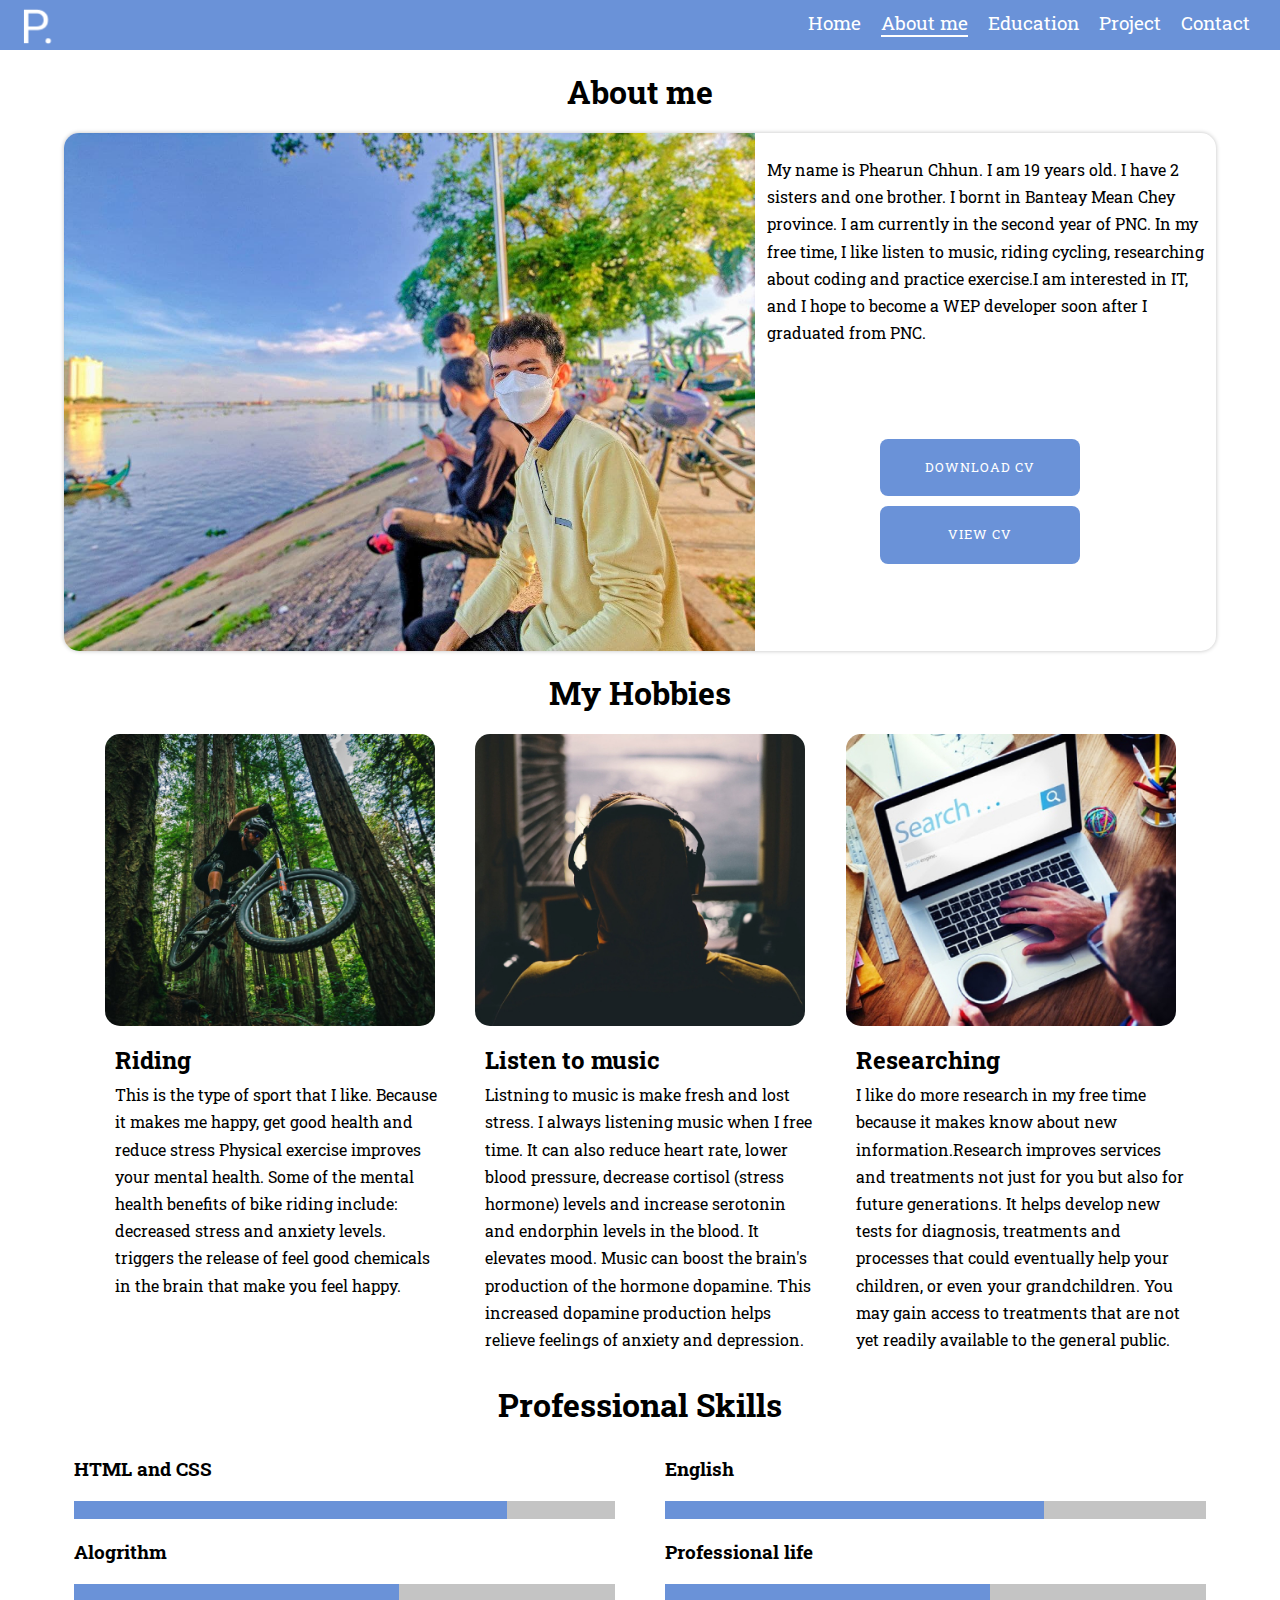
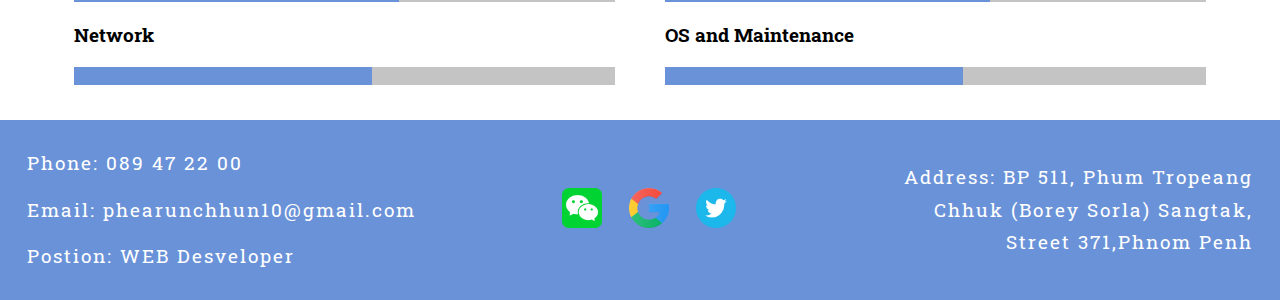
==== page/about me.html @ 5619ac40 "add-font-size" ====
<!DOCTYPE html>
<html lang="en">
<head>
    <meta charset="UTF-8">
    <meta http-equiv="X-UA-Compatible" content="IE=edge">
    <meta name="viewport" content="width=device-width, initial-scale=1.0">
    <title>My first project</title>
    <link rel="shortcut icon" href="../images/pnc-logo.png" type="image/x-icon">
    <link rel="stylesheet" href="../css/styles.css">
  
</head>
<body>
   <!-- navigation bar -->
   <header>
    <img class="logo" src="../images/logo.png" >
    <nav>
        <ul>
            <li><a href="../index.html">Home</a></li>
            <li><a href="#"  id="active" >About me</a></li>
            <li><a href="edu.html">Education</a></li>
            <li><a href="project.html">Project</a></li>
            <li><a href="contact.html">Contact</a></li>
        </ul>
    </nav>
  </header>
  <!-- about me -->
  <div class="container">
    <div class="title">
      <span>About me</span>
    </div>
    <div class="information">
      <img src="../images/about me.jpg">
      <div class="text">
        <p>My name is Phearun Chhun. I am 19 years old. I have 2 sisters and one brother. I bornt in Banteay Mean Chey province. I am currently
            in the second year of PNC. In my free time, I like listen to music, riding cycling, researching about coding and practice exercise.I am interested in IT, and I hope to become a WEP developer soon after I graduated from PNC.</p>
            <div class="btn">
              <a href="page/about me.html" class="button"><span>DOWNLOAD CV</span> </a> 
              <a href="page/about me.html" class="button"><span>VIEW CV</span> </a>            
            </div>
      </div>            
    </div>
    <div class="title">
        <span>My Hobbies</span>
    </div>
    <div class="card">
      <div class="card-4">
        <img src="../images/riding.jpg" class="image">
        <div class="card-4 card-p">
          <h2>Riding</h2>
          <p>This is the type of sport that I like. Because it makes me happy, get good health and reduce stress
            Physical exercise improves your mental health. Some of the mental health benefits of bike riding include: decreased stress and anxiety levels. triggers the release of feel good chemicals in the brain that make you feel happy.
          </p>
        </div>
      </div>
      <div class="card-4">
        <img src="../images/music.jpg" class="image">
        <div class="card-4 card-p">
          <h2>Listen to music</h2>
          <p>Listning to music is make fresh and lost stress. I always listening music when I free time.
            It can also reduce heart rate, lower blood pressure, decrease cortisol (stress hormone) levels and increase serotonin and endorphin levels in the blood. It elevates mood. Music can boost the brain's production of the hormone dopamine. This increased dopamine production helps relieve feelings of anxiety and depression.
          </p>
        </div>
      </div>
      <div class="card-4">
        <img src="../images/research.jpg" class="image">
        <div class="card-4 card-p">
          <h2>Researching</h2>
          <p>I like do more research in my free time because it makes know about new information.Research improves services and treatments not just for you but also for future generations. It helps develop new tests for diagnosis, treatments and processes that could eventually help your children, or even your grandchildren. You may gain access to treatments that are not yet readily available to the general public.</p>
        </div>
      </div>
    </div>
    <div class="title">
      <span>Professional Skills</span >
    </div>
    <div class="border">
      <div class="card-6">
        <div class="card-text">
          <h3>HTML and CSS</h3>
          <div class="blue">
            <div class="blue-1"></div>
          </div>
        </div>
        <div class="card-text">
          <h3>English</h3>
          <div class="blue">
            <div class="blue-2"></div>
          </div>
        </div>
      </div>
      <div class="card-6">
        <div class="card-text">
          <h3>Alogrithm</h3>
          <div class="blue">
            <div class="blue-3"></div>
          </div>
        </div>
        <div class="card-text">
          <h3>Professional life</h3>
          <div class="blue">
            <div class="blue-3"></div>
          </div>
        </div>
      </div>
      <div class="card-6">
        <div class="card-text">
          <h3>Network</h3>
          <div class="blue">
            <div class="blue-5"></div>
          </div>
        </div>
        <div class="card-text">
          <h3>OS and Maintenance</h3>
          <div class="blue">
            <div class="blue-6"></div>
          </div>
        </div>
      </div>
    </div>
    
  </div>


  <!-- footer -->
  <footer>
    <div class="info">
        <div class="side-right">
            <p>Phone: 089 47 22 00</p>
            <p>Email: phearunchhun10@gmail.com</p>
            <p>Postion: WEB Desveloper</p>
        </div>
        <div class="social">
          <a href="https://www.wechat.com/"><img src="../images/wechat.png" ></a>
          <a href="https://mail.google.com/chat/u/0/#chat/welcome"><img src="../images/google.png" ></a>
          <a href="https://twitter.com/?lang=en"><img src="../images/twitter.png" ></a>                                    
        </div>
        <div class="address">
            <p>Address: BP 511, Phum Tropeang Chhuk (Borey Sorla) Sangtak, Street 371,Phnom Penh</p>                
        </div>
    </div>
</footer>
</body>
</html>
---- css/styles.css ----
@import url('https://fonts.googleapis.com/css2?family=Arvo&family=Roboto+Slab:wght@350&display=swap');
*{
    margin: 0;
    padding: 0;
    font-family: 'Arvo', serif;
    font-family: 'Roboto Slab', serif;
}
/* header */
.logo{
    width: 50px;
    height: 50px;
    padding-left: 20px;
}
header{
    display: flex;
    justify-content: space-between;
    background: #6A92D8;
    position: sticky;
    top: 0;
    z-index: 99999;     
}
header nav{
    padding-right: 20px;
}
header nav ul{
    display: flex;
    justify-content: center;
    align-items: center;
}
header nav ul li{
    padding: 10px;
    list-style: none;
}
header nav ul a {
    color: #fff;
    font-size: 1.2rem;
    text-decoration: none;
}
#active{
border-bottom: 2px solid #fff;
}

.banner{
    color: #fff;
    width: 100%;
    background: linear-gradient( rgba(0, 0, 0, 0.6), rgba(0, 0, 0, 0.6)), url(../images/bg-1.jpg);
    background-repeat: no-repeat;
    height: 100vh;
    -webkit-background-size:cover ;
    background-size:cover ;
    background-position:  center;
    position: relative;
    display: flex;
    justify-content: center;
    align-items: center;
}
.heaading{
    width: 100%;
}
.heading-3{
    text-align:center;
    text-transform: uppercase;
    font-size: 1.7rem;
    letter-spacing: 3px;
    line-height: 1.7;
}
.heading-3 p{
    width: 100%;
}
.heading-3 span{
    font-size: 2.3rem;
}
.paragraph{
    display: flex;
    justify-content: center;
    align-items: center;
    font-size: 1.7rem;
    letter-spacing: 2px;
}
.paragraph p{
    width: 50%;
    text-align: center;
    text-align-last: center;    
    line-height: 1.7;
}
/* button */
.banner .text .btn{
    text-align: center;
    margin: 20px;

}
.button {
    display: inline-block;
    background: #6A92D8;
    padding: 1rem;
    border-radius: 8px;
    color: #fff;
    text-transform: capitalize;
    text-decoration: none;
    font-size: 1.2rem;
    letter-spacing: 1px; 
}
/* container */
.container{
    width: 90%;
    margin-left: 5%;
}
.container .title{
    text-align: center;
    padding: 20px;
}
.container .title span{
    font-weight: bold;
    font-size: 2rem;
}
.information{
    width: 100%;
    box-sizing: border-box;
    display: flex;
    justify-content: space-evenly;
    position: relative;
    left: auto;
    background: #FFFFFF;
    box-shadow: 0px 0px 4px rgba(0, 0, 0, 0.25);
    border-radius: 15px;
    transform: matrix(1, 0, 0, 1, 0, 0);
}
.information img{
    width: 60%;
    border-radius: 15px 0 0 15px  ;
}
.container .text{
    box-sizing: border-box;
    width:40%;
    text-align: left;
    text-align-last:left;
    line-height: 2;
}
.container .text p{
    width: 95%;
    margin-left: 2.5%;
    margin-top: 5%;
    font-size: 1rem;
}
.container .btn{
    margin: 10px;
    margin-left: 25%;
    margin-top: 20%;
}
.container .button{
    width: 50%;
    display: block;
    margin: 10px;
}

.container .btn span{
    font-size: 0.8rem;
    display: flex; 
    justify-content: center;
    align-items: center;
}
/* card */
.card{
    width: 100%;
    display: flex;
    justify-content: space-evenly;
    align-items: stretch;
}
.card-4{
    width: 330px;
    justify-content: space-between;
}
.card-4 .image{
    width: 330px;    
    border-radius: 15px;
    text-align: center;
}
.card-4 h2, p{
    width: 100%;
    line-height: 1.7;
}
.card-p{
    padding: 10px;
}
.border{
    width: 100%;
    padding: 0 0 25px 0;
}
.card-text{
    padding: 10px;
}
.card-text h3{
    padding:0 0 20px 0 ;
}
.card-6{
    width: 100%;
    display: grid;
    grid-template-columns: 1fr 1fr;
    gap: 30px;
}
.card-6 .blue{
    width: 100%;
    height: 18px;
    background: #c4c4c4;
}
.blue-1{
    width: 80%;
    height: 18px;
    background:#6A92D8;
}
.blue-2{
    width: 70%;
    height: 18px;
    background:#6A92D8;
}
.blue-3{
    width: 60%;
    height: 18px;
    background:#6A92D8;
}
.blue-4{
    width: 60%;
    height: 18px;
    background:#6A92D8;
}
.blue-5{
    width: 55%;
    height: 18px;
    background:#6A92D8;
}
.blue-6{
    width: 55%;
    height: 18px;
    background:#6A92D8;
}
/* footer */
footer{
    font-size: 1.2rem;
    background: #6A92D8;
    color: #fff;
}
.info{
    display: flex;
    justify-content: space-between;
    align-items: center;
    padding: 20px;
    letter-spacing: 2px;
}
.social img{
    padding: 10px;
    width:  40px;
}
.side-right p{
    padding: 7px;
    width: 100%;
}
.address{
    padding: 7px;
    width: 30%;
    text-align: right;
    text-align-last: right;
}
.address p{
    width: 100%;
}
/* /responsive */
@media (max-width:1024px){
    /* navigaion bar */
    header nav ul a{
        font-size:1.3rem;
    }
    #active{
        border-bottom: 2px solid #fff;
    }
    /* banner */
    .heading-3{
        font-size: 1.5rem;
        letter-spacing: 2px;
        line-height: 1.7;
    }
    .heading-3 span{
        font-size: 2rem;
    }
    .paragraph{
        font-size: 1.5rem;
        letter-spacing: 1.7px;
    }
    .paragraph p{
        width: 50%;
        text-align: center;
        text-align-last: center;    
        line-height: 1.7;
    }
    /* button */
    .button {
        font-size: 1rem;
    }
    .information{
        flex-wrap: wrap;
    }
    .information img{
        width: 100%;
        border-radius:15px 15px  0 0 ;
    }
    .information .text{
        width: 100%;
    }
    /* container */
    .container .title span{
        font-weight: bold;
        font-size: 1.6rem;
    }
    .container .btn{   
        width: 50%;
        display: flex;
        justify-content: space-between;
        align-items: center;
        margin: auto;
    }
    .container .btn .button a{
          font-size: 2rem;
    }
    /* card */
    .card-4{
        width: 250px;

    }
    .card-4 .image{
        width: 250px;    ;
    }
    .card-p{
        font-size: 0.9rem;  
    }
    .card-6 .blue{
        height: 14px;
    }
    .blue-1{
        height: 14px;
    }
    .blue-2{
        height: 14px;
    }
    .blue-3{
        height: 14px;
    }
    .blue-4{
        height: 14px;
    }
    .blue-5{
        height: 14px;
    }
    .blue-6{
        height: 14px;
    }
    /* footer */
    footer{
        font-size: 1rem;
    }
    .social img{
        padding: 10px;
        width: 30px;
    }
    .address{
        width: 35%; 
    }
}
@media(max-width:768px){
    header nav ul a{
        font-size: 1rem;
    }
    #active{
        border-bottom: 2px solid #fff;
    }
    .heading-3{
        font-size: 1.7rem;
    }
    .heading-3 span{
        font-size: 2rem;
    }
    .paragraph{
        font-size: 1.7rem;
    }
    .paragraph p{
        width: 85%;
    }
    /* button */
    .text .btn{
        text-align: center;
        margin: 50px;
    }
    .button {
        font-size: 1rem;
    }
    /* container */
    .container .title span{
        font-weight: bold;
        font-size: 1.3rem;
    }
    .container .btn{    
        width: 60%;
        margin-left: 20%;
        display: flex;
        justify-content: space-between;
        align-items: center;
        margin: auto;
    }
    .container .btn span{
          font-size: 0.8rem;
    }
    /* card */
    .card-4{
        width: 190px;
    }
    .card-4 .image{
        width: 190px;  
    }
    .card-p{
        font-size: 0.67rem;  
    }
    .card-6 .blue{
        height: 12px;
    }
    .blue-1{
        height: 12px;
    }
    .blue-2{
        height: 12px;
    }
    .blue-3{
        height: 12px;
    }
    .blue-4{
        height: 12px;
    }
    .blue-5{
        height: 12px;
    }
    .blue-6{
        height: 12px;
    }
    /* footer */
    footer{
        font-size: 0.8rem;
    }
    .info{
        padding: 10px;
    }
    .social{
        text-align: center;
    }
    .social img{
        width: 30px;
    }
    .address{
        padding: 0;
        width: 35%;
    }
}
@media(max-width:540px){
    /* navigation */
    .logo{
        display: none;
    }
    header {
        display: flex;
        justify-content: center;
        align-items: center;
    }
    header nav ul{
        display: block;
        text-align: center;
    }
    header nav ul a {
        font-size: 1.3rem;    
    }
    #active{
        border-bottom: 2px solid #fff;
        }
    .heading-3{
        font-size: 1.3rem;
    }
    .heading-3 span{
        font-size: 2rem;
    }
    .information .text p{
        font-size: 0.9rem;
    }
    .paragraph{
        font-size: 0.8rem;
    }
    .paragraph p{
        width: 90%;
    }
    /* buttom &container*/ 
    .container .title span{
        font-weight: bold;
        font-size: 1rem;
    }
    .container .btn{     
        width: 70%;
        flex-wrap:wrap;
        justify-content: center;
        align-items: center;
        margin: auto;
    }
    .container .title h1{
        font-size: 1rem;
    }
    /* card */
    .card-4{
        width: 120px;
    }
    .card-4 .image{
        width: 120px;  
    }
    .card-p{
        font-size: 0.45rem;  
    }
    .card-4 h2, p{
        width: 90%;
        line-height: 1.3;
    }
    .card-p{
        padding: 7px;
        display: block;
    }
    .card-6{
        width: 100%;
        display: block;
    }
    .card-6 .blue{
        height: 10px;
    }
    .blue-1{
        height: 10px;
    }
    .blue-2{
        height: 10px;
    }
    .blue-3{
        height: 10px;
    }
    .blue-4{
        height: 10px;
    }
    .blue-5{
        height: 10px;
    }
    .blue-6{
        height: 10px;
    }
    /* footer */
    footer{
        font-size: 0.8rem;
    }
    .info{
        padding: 10px;
    }
    .social{
        text-align: center;
    }
    .social img{
        width: 30px;
    }
    .address{
        padding: 0;
        width: 35%;
    }
    /* footer */
    footer{
        font-size: 0.7rem;
    }
    .info{
        display: block;
        justify-content: center;
        align-items: center;
        padding: 10px;
        letter-spacing: 1.4px;
    }
    .social{
        text-align: center;
    }
    .social img{
        width: 40px;
    }
    .side-right p{
        padding: 7px;
    }
    .address{
        padding: 10px;
        width: 90%;
        text-align: left;
        text-align-last: left;
    }
    
}
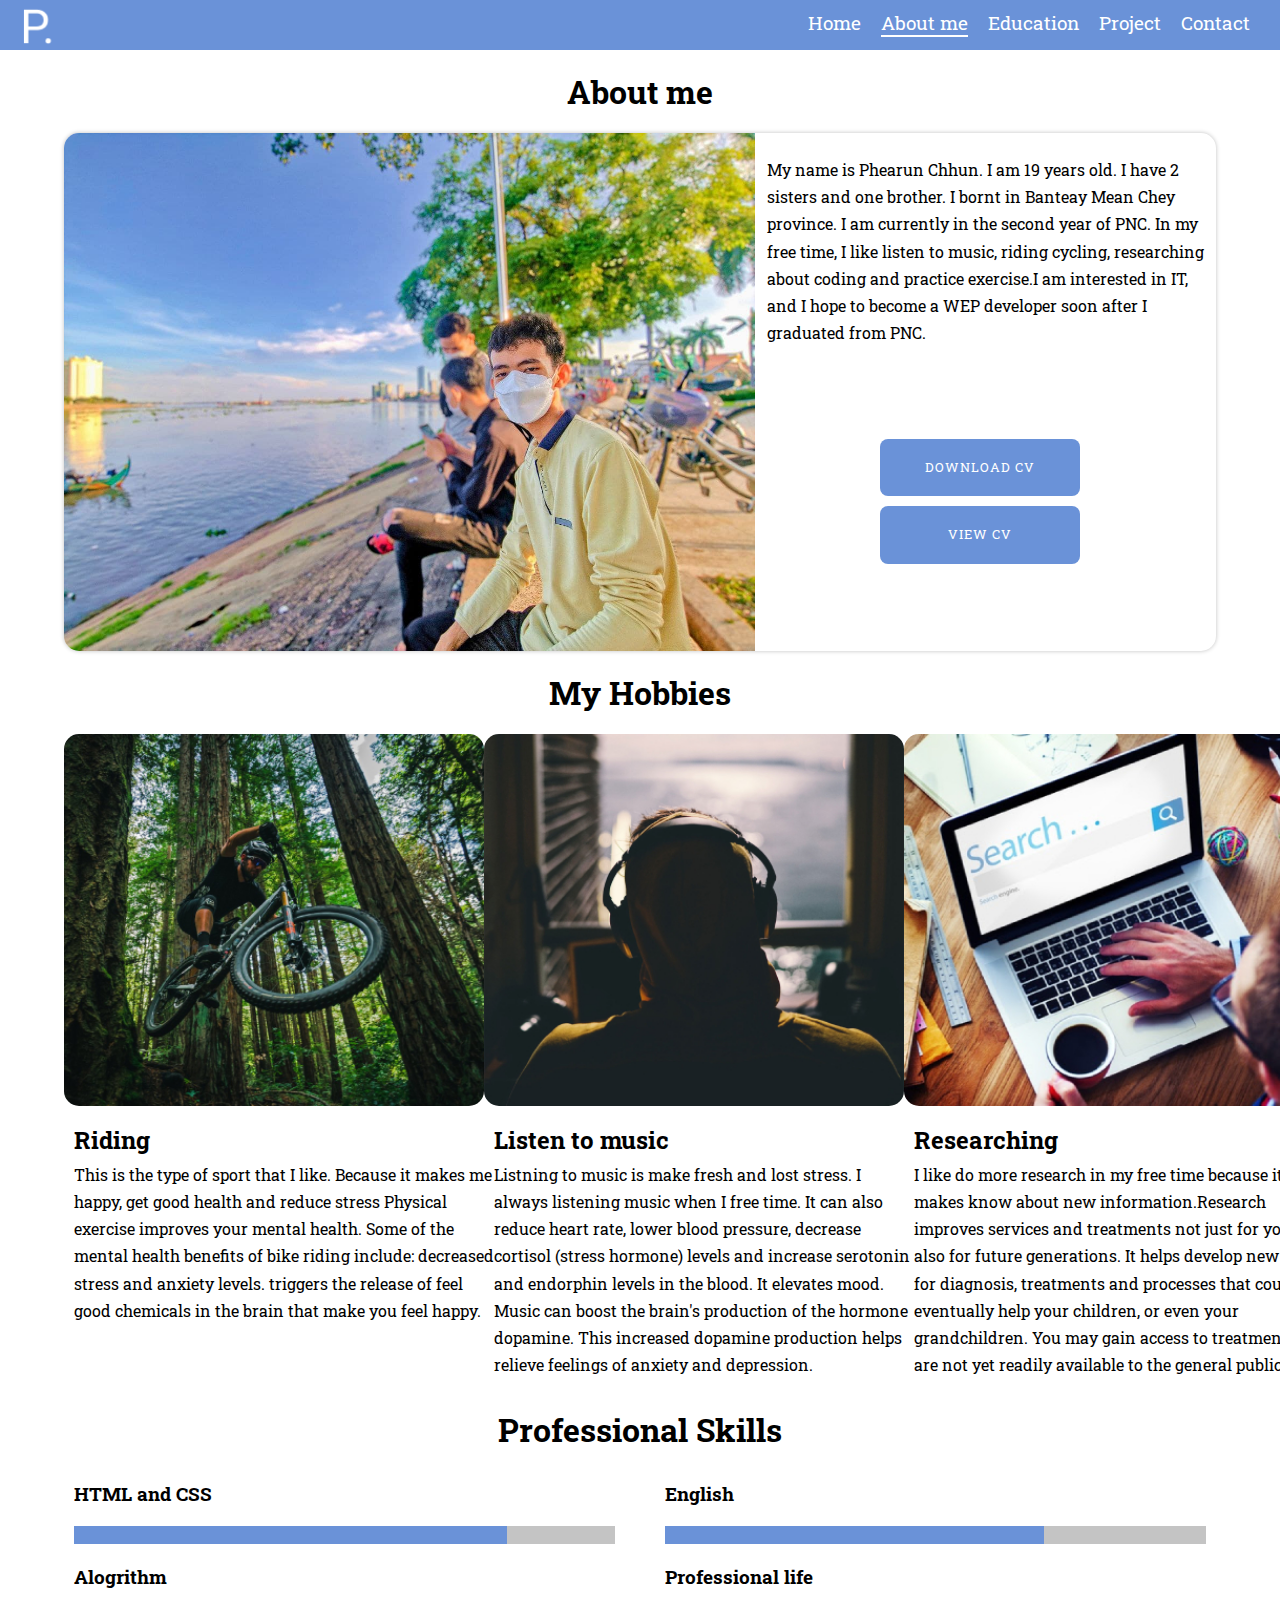
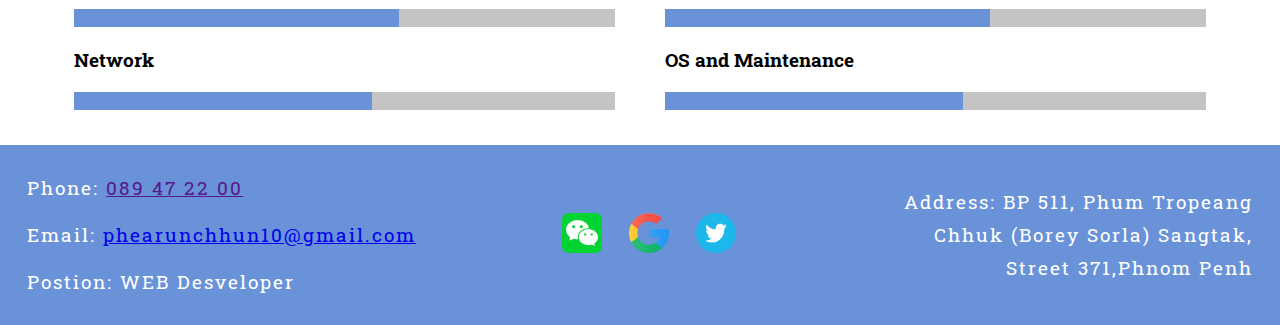
==== commit c33480a1: "add width image" ====
--- a/page/about me.html
+++ b/page/about me.html
@@ -116,16 +116,13 @@
         </div>
       </div>
     </div>
-    
   </div>
-
-
   <!-- footer -->
   <footer>
     <div class="info">
         <div class="side-right">
-            <p>Phone: 089 47 22 00</p>
-            <p>Email: phearunchhun10@gmail.com</p>
+          <p>Phone: <a href="">089 47 22 00</a> </p>
+          <p>Email: <a href="https://mail.google.com/mail/u/0/?tab=rm#inbox">phearunchhun10@gmail.com</a> </p>
             <p>Postion: WEB Desveloper</p>
         </div>
         <div class="social">
--- a/css/styles.css
+++ b/css/styles.css
@@ -101,6 +101,12 @@
     letter-spacing: 1px; 
 }
 /* container */
+.main{
+    display: flex;
+    justify-content: center;
+    align-items: center;
+    margin: 20px;
+}
 .container{
     width: 90%;
     margin-left: 5%;
@@ -159,6 +165,47 @@
     justify-content: center;
     align-items: center;
 }
+.container-1{
+    width: 90%;
+    margin-left: 5%;
+    display: flex;
+    justify-content: space-evenly;
+    padding: 20px 0 20px 0;
+}
+.container-1 .text{
+    width: 65%;
+    background: #FFFFFF;
+    box-shadow: 0px 0px 4px rgba(0, 0, 0, 0.25);
+    border-radius: 15px;
+}
+.container-1 .text p{
+    width: 90%;
+    margin-left:5%;
+    padding: 10px;
+}
+.container-1 .text .btn{
+    display: flex; 
+    justify-content: center;
+    align-items: center;
+}
+.container-1 .text .btn .button-1{
+    font-size: 1rem;
+    margin-top: 5%;
+}
+.container-1 .text span{
+    text-align: center;
+}
+.container-1 img{
+    width: 300px;
+    border-radius: 15px;
+}
+/* map */
+.map iframe{
+    width: 70%;
+    margin-left: 15%;
+    height: 60vh;
+    box-sizing: border-box;
+}
 /* card */
 .card{
     width: 100%;
@@ -167,11 +214,11 @@
     align-items: stretch;
 }
 .card-4{
-    width: 330px;
+    width: 420px;
     justify-content: space-between;
 }
 .card-4 .image{
-    width: 330px;    
+    width: 420px;    
     border-radius: 15px;
     text-align: center;
 }
@@ -232,6 +279,53 @@
     width: 55%;
     height: 18px;
     background:#6A92D8;
+}
+/* form */
+form{
+    padding: 10px;
+}
+.form-container{
+    width: 700px;
+    background: #6A92D8;
+    border-radius: 10px;
+}
+input,
+textarea{
+    border: none;
+    background-color: #fff;
+    border-radius: 7px;
+}
+
+.form-group{
+    padding: 15px;    
+}
+.form-control{
+    padding: 15px;
+    width: 100%;
+    box-sizing: border-box;
+    border-top: none;
+    border-right: none;
+}
+.form-group .btn{
+    width: 20%;
+    margin-left: 40%;
+    padding: 10px;
+    border: none;
+    border-radius: 7px;
+    background:#fff;
+    font-size: 1.3rem;
+    color: #6A92D8;
+    cursor: pointer;
+}
+::placeholder{
+    color: #6A92D8;
+    font-size: 1rem;
+}
+.no-resize{
+    resize: none;
+}
+label{
+    margin-left: 7%;
 }
 /* footer */
 footer{
@@ -295,6 +389,11 @@
     .button {
         font-size: 1rem;
     }
+    .button-1{
+        display: flex;
+        justify-content: center;
+        align-items: center;
+    }
     .information{
         flex-wrap: wrap;
     }
@@ -320,8 +419,72 @@
     .container .btn .button a{
           font-size: 2rem;
     }
-    /* card */
-    .card-4{
+    .container-1{
+        width: 90%;
+        flex-wrap: wrap;
+    }
+    .container-1 img{
+        width: 500px;
+        margin-bottom: 30px;
+        border-radius: 15px;
+    }
+    .container-1 .text .btn{
+        display: flex; 
+        justify-content: center;
+        align-items: center;
+    }
+    .container-1 .text .btn .button-1{
+        margin-bottom: 5%;
+    }
+    .container-1 .text{
+        width: 100%;
+        padding:0 20px 0 0;
+        background: #FFFFFF;
+        box-shadow: 0px 0px 4px rgba(0, 0, 0, 0.25);
+        border-radius: 15px;        
+    }
+    .container-1 .text p{
+        width: 90%;
+        margin-left:5%;
+        padding: 10px;
+    }
+    /* map */
+    .map iframe{
+        width: 90%;
+        margin-left: 5%;
+    }
+    /* form */
+    form{
+        padding: 20px 0 20px 0;
+    }
+    .form-container{
+        width: 700px;
+    }
+    .form-group{
+        padding: 10px;   
+    }
+    .form-control{
+        padding: 15px;
+        width: 90%;
+        margin-left: 5%;
+        box-sizing: border-box;
+        border-top: none;
+        border-right: none;
+    }
+    .form-group .btn{
+        width: 20%;
+        margin-left: 40%;
+        padding: 7px;
+        border-radius: 7px;
+    }
+    ::placeholder{
+        font-size: 0.9rem;
+    }
+    .sex{
+        padding: 0 0 0 50px ;
+    }
+     /* card */
+     .card-4{
         width: 250px;
 
     }
@@ -407,6 +570,50 @@
     .container .btn span{
           font-size: 0.8rem;
     }
+    .container-1 .text .btn{
+        display: flex; 
+        justify-content: center;
+        align-items: center;
+    }
+    .container-1 .text .btn .button-1{
+        margin-bottom: 2.5%;
+    }
+    .container-1 img{
+        width: 300px;
+    }
+    /* form */
+    form{
+        padding: 20px 0 20px 0;
+    }
+    .form-container{
+        width: 550px;
+    }
+    textarea{
+        height: 15vh;
+    }
+    .form-group{
+        padding: 10px;   
+    }
+    .form-control{
+        padding: 15px;
+        width: 90%;
+        margin-left: 5%;
+        box-sizing: border-box;
+        border-top: none;
+        border-right: none;
+    }
+    .form-group .btn{
+        width: 20%;
+        margin-left: 40%;
+        padding: 7px;
+        border-radius: 7px;
+    }
+    ::placeholder{
+        font-size: 0.9rem;
+    }
+    .sex{
+        padding-left: 40px;
+    }
     /* card */
     .card-4{
         width: 190px;
@@ -470,8 +677,11 @@
         display: block;
         text-align: center;
     }
+    header nav ul li{
+        padding: 5px;
+    }
     header nav ul a {
-        font-size: 1.3rem;    
+        font-size: 1rem;    
     }
     #active{
         border-bottom: 2px solid #fff;
@@ -494,7 +704,7 @@
     /* buttom &container*/ 
     .container .title span{
         font-weight: bold;
-        font-size: 1rem;
+        font-size: 1.2rem;
     }
     .container .btn{     
         width: 70%;
@@ -506,12 +716,20 @@
     .container .title h1{
         font-size: 1rem;
     }
+    .container-1 .text .btn{
+        display: flex; 
+        justify-content: center;
+        align-items: center;
+    }
+    .container-1 img{
+        width: 350px;
+    }
     /* card */
     .card-4{
-        width: 120px;
+        width: 100px;
     }
     .card-4 .image{
-        width: 120px;  
+        width: 100px;  
     }
     .card-p{
         font-size: 0.45rem;  
@@ -549,22 +767,42 @@
     .blue-6{
         height: 10px;
     }
-    /* footer */
-    footer{
+    /* map */
+    .map iframe{
+        width: 95%;
+        height: 30vh;
+        margin-left: 2.5%;
+    }
+    /* form */
+    form{
+        padding: 5px 0 0 0 ;
+        box-sizing: border-box;
+    }
+    .form-container{
+        width: 350px;
+        background: #6A92D8;
+        border-radius: 10px;
+    }
+    textarea{
+        height: 15vh;
+    }
+    .form-group{
+        padding: 10px;    
+    }
+    .form-control{
+        padding: 10px;
+        width: 90%;
+        margin-left: 5%;
+    }
+    .form-group .btn{
         font-size: 0.8rem;
-    }
-    .info{
-        padding: 10px;
-    }
-    .social{
-        text-align: center;
-    }
-    .social img{
-        width: 30px;
-    }
-    .address{
-        padding: 0;
-        width: 35%;
+
+    }
+    label{
+        margin-left: 7%;
+    }
+    .sex{
+        padding-left: 30px;
     }
     /* footer */
     footer{
@@ -591,6 +829,5 @@
         width: 90%;
         text-align: left;
         text-align-last: left;
-    }
-    
-}
+    }   
+}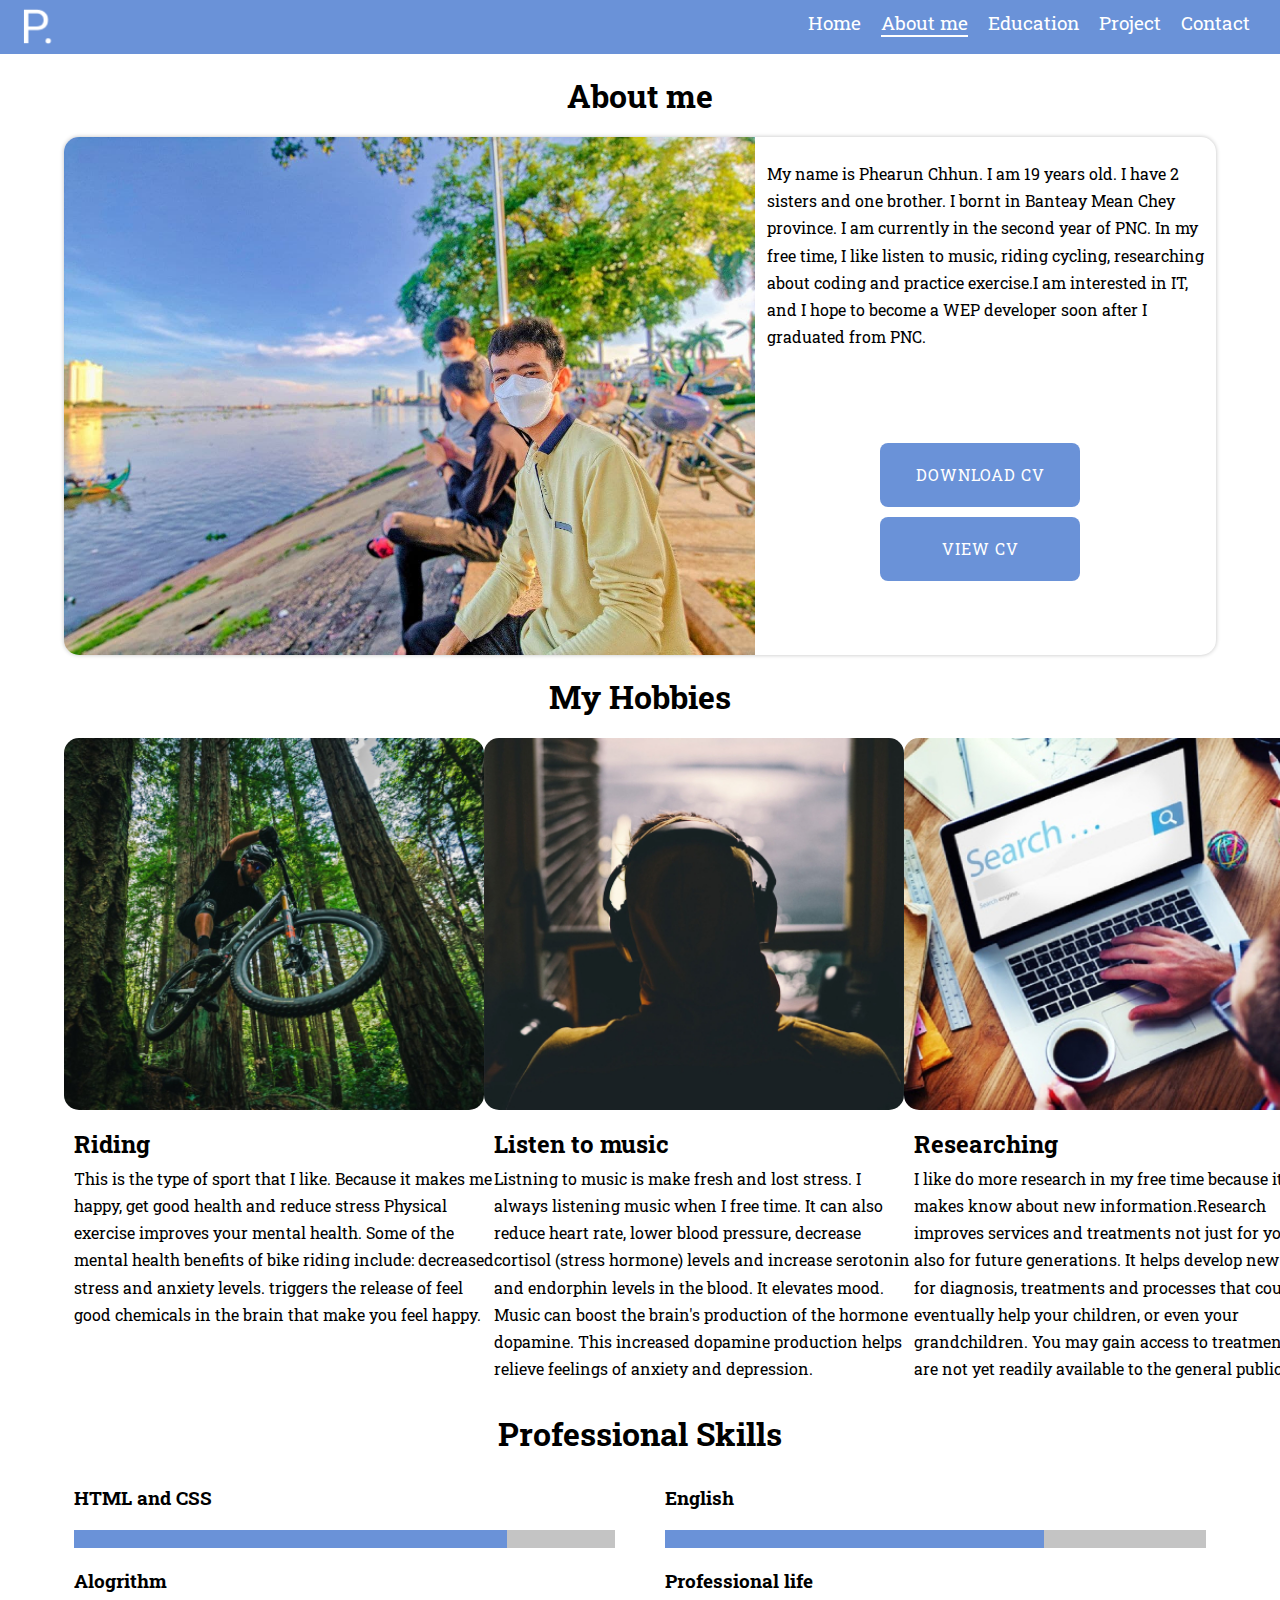
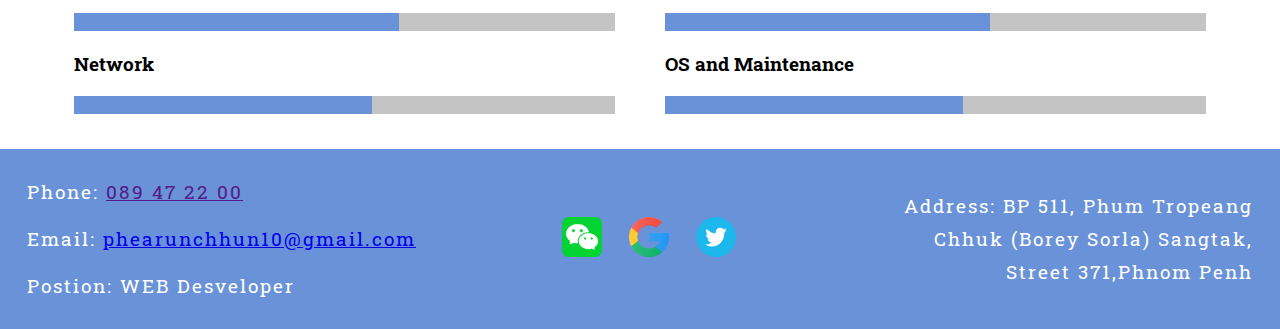
==== commit 854a140f: "add file download" ====
--- a/page/about me.html
+++ b/page/about me.html
@@ -12,7 +12,7 @@
 <body>
    <!-- navigation bar -->
    <header>
-    <img class="logo" src="../images/logo.png" >
+     <a href="../index.html"><img class="logo" src="../images/logo.png" ></a>    
     <nav>
         <ul>
             <li><a href="../index.html">Home</a></li>
@@ -34,8 +34,8 @@
         <p>My name is Phearun Chhun. I am 19 years old. I have 2 sisters and one brother. I bornt in Banteay Mean Chey province. I am currently
             in the second year of PNC. In my free time, I like listen to music, riding cycling, researching about coding and practice exercise.I am interested in IT, and I hope to become a WEP developer soon after I graduated from PNC.</p>
             <div class="btn">
-              <a href="page/about me.html" class="button"><span>DOWNLOAD CV</span> </a> 
-              <a href="page/about me.html" class="button"><span>VIEW CV</span> </a>            
+              <a href="../file/MY CV.pdf" class="button" download><span>DOWNLOAD CV</span> </a> 
+              <a href="../file/MY CV.pdf" class="button"><span>VIEW CV</span> </a>            
             </div>
       </div>            
     </div>
--- a/css/styles.css
+++ b/css/styles.css
@@ -160,7 +160,7 @@
 }
 
 .container .btn span{
-    font-size: 0.8rem;
+    font-size: 1rem;
     display: flex; 
     justify-content: center;
     align-items: center;
@@ -191,6 +191,11 @@
 .container-1 .text .btn .button-1{
     font-size: 1rem;
     margin-top: 5%;
+}
+ .button:hover{
+    background: #ffff;
+    color: #6A92D8;
+    border: 1px solid #6A92D8;
 }
 .container-1 .text span{
     text-align: center;
@@ -726,10 +731,10 @@
     }
     /* card */
     .card-4{
-        width: 100px;
+        width: 105px;
     }
     .card-4 .image{
-        width: 100px;  
+        width: 105px;  
     }
     .card-p{
         font-size: 0.45rem;  
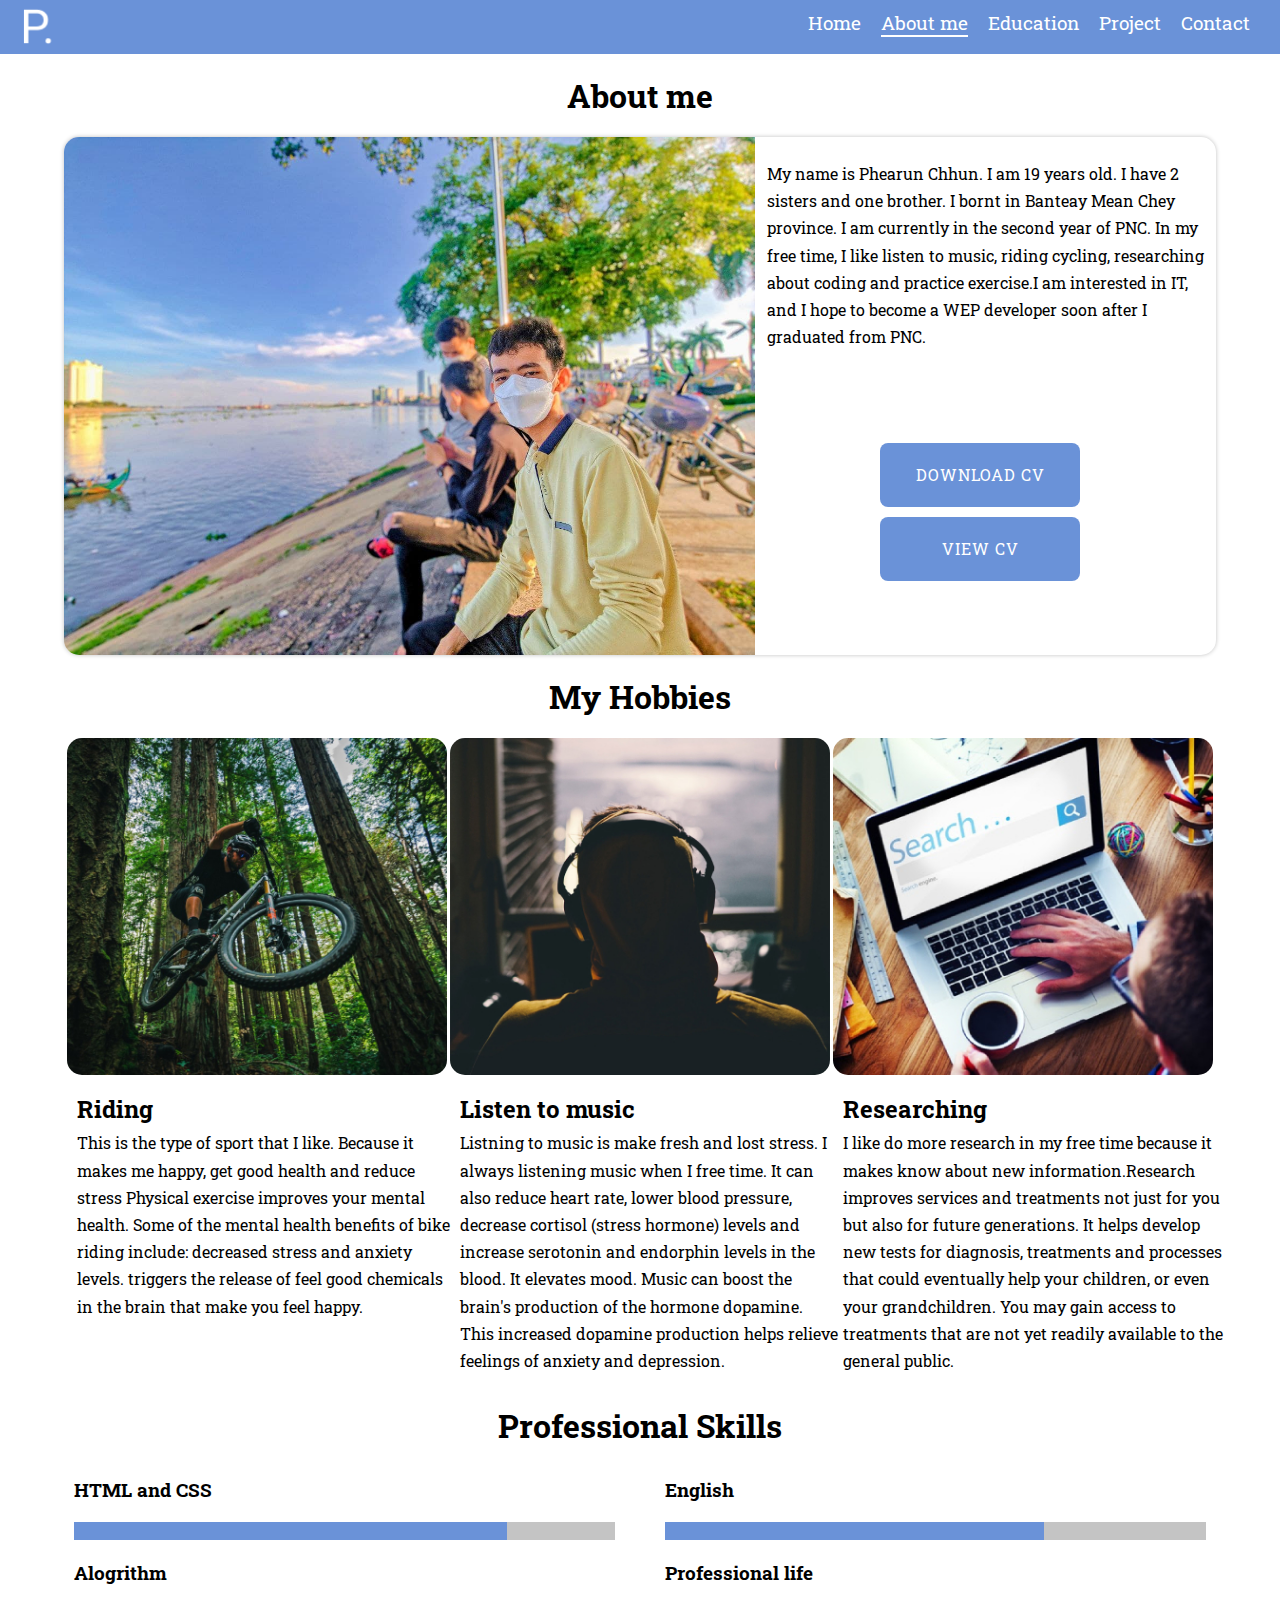
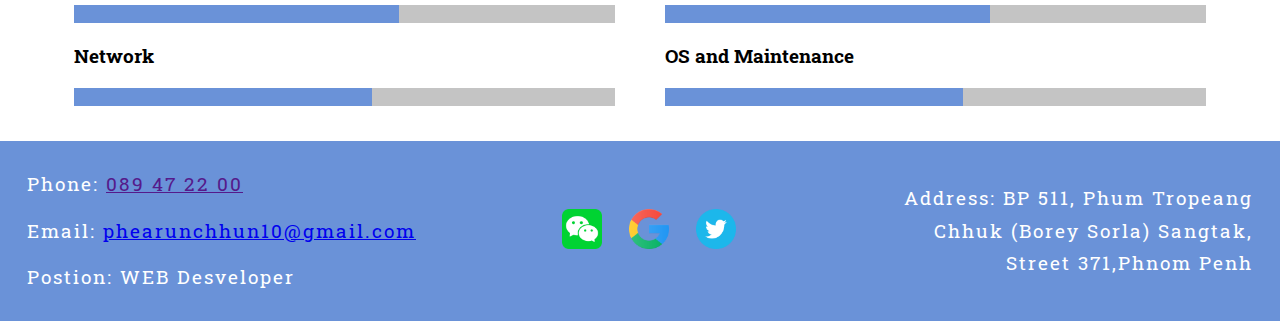
==== commit 2eff8b0c: "add file CV" ====
--- a/page/about me.html
+++ b/page/about me.html
@@ -34,8 +34,8 @@
         <p>My name is Phearun Chhun. I am 19 years old. I have 2 sisters and one brother. I bornt in Banteay Mean Chey province. I am currently
             in the second year of PNC. In my free time, I like listen to music, riding cycling, researching about coding and practice exercise.I am interested in IT, and I hope to become a WEP developer soon after I graduated from PNC.</p>
             <div class="btn">
-              <a href="../file/MY CV.pdf" class="button" download><span>DOWNLOAD CV</span> </a> 
-              <a href="../file/MY CV.pdf" class="button"><span>VIEW CV</span> </a>            
+              <a href="../file/CV-1.pdf" class="button" download><span>DOWNLOAD CV</span> </a> 
+              <a href="../file/CV-1.pdf" class="button"><span>VIEW CV</span> </a>            
             </div>
       </div>            
     </div>
--- a/css/styles.css
+++ b/css/styles.css
@@ -219,11 +219,11 @@
     align-items: stretch;
 }
 .card-4{
-    width: 420px;
+    width: 380px;
     justify-content: space-between;
 }
 .card-4 .image{
-    width: 420px;    
+    width: 380px;    
     border-radius: 15px;
     text-align: center;
 }
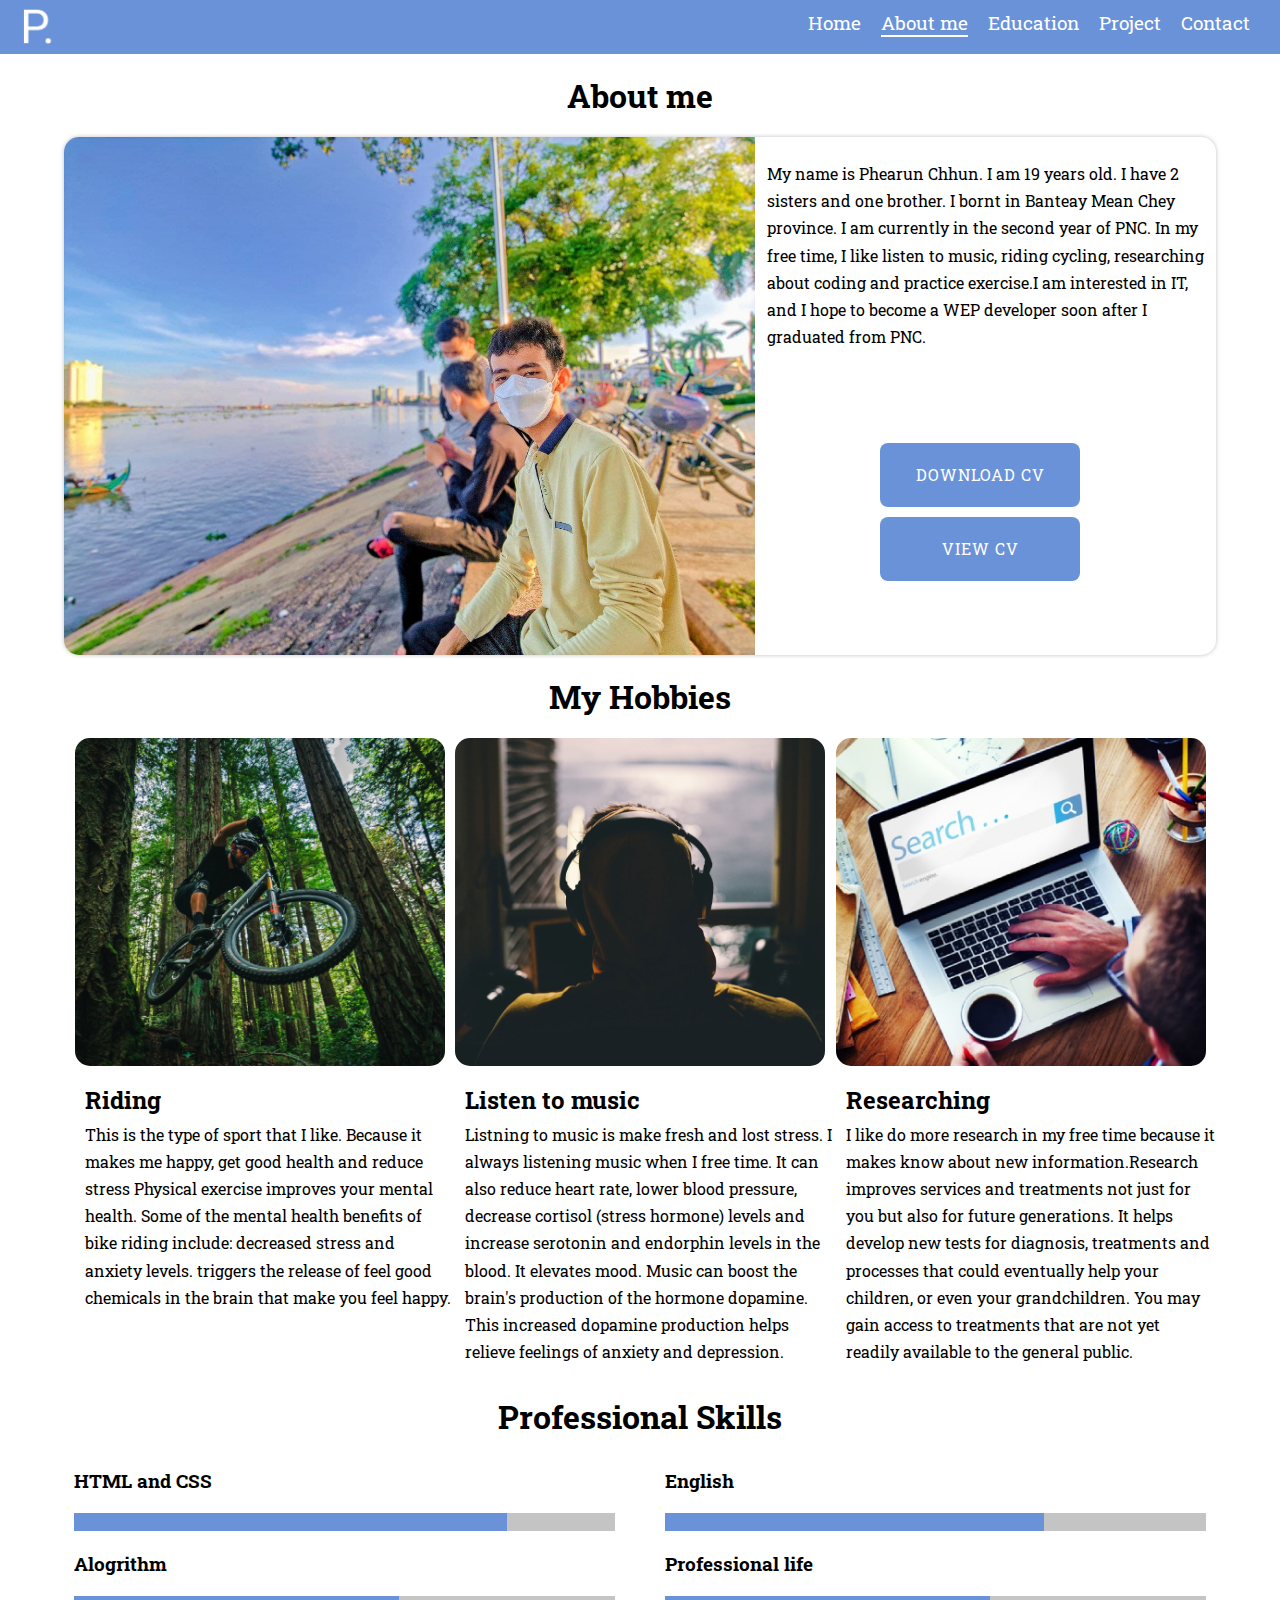
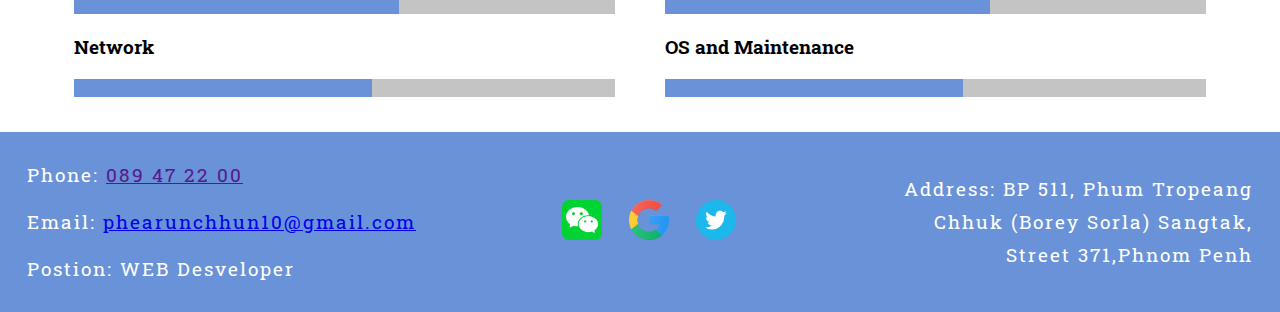
==== commit 076c9736: "change width image" ====
--- a/page/about me.html
+++ b/page/about me.html
@@ -34,7 +34,7 @@
         <p>My name is Phearun Chhun. I am 19 years old. I have 2 sisters and one brother. I bornt in Banteay Mean Chey province. I am currently
             in the second year of PNC. In my free time, I like listen to music, riding cycling, researching about coding and practice exercise.I am interested in IT, and I hope to become a WEP developer soon after I graduated from PNC.</p>
             <div class="btn">
-              <a href="../file/CV-1.pdf" class="button" download><span>DOWNLOAD CV</span> </a> 
+              <a href="../file/CV-1.pdf" class="button" download="Completed"><span>DOWNLOAD CV</span> </a> 
               <a href="../file/CV-1.pdf" class="button"><span>VIEW CV</span> </a>            
             </div>
       </div>            
--- a/css/styles.css
+++ b/css/styles.css
@@ -219,11 +219,11 @@
     align-items: stretch;
 }
 .card-4{
-    width: 380px;
+    width: 370px;
     justify-content: space-between;
 }
 .card-4 .image{
-    width: 380px;    
+    width: 370px;    
     border-radius: 15px;
     text-align: center;
 }
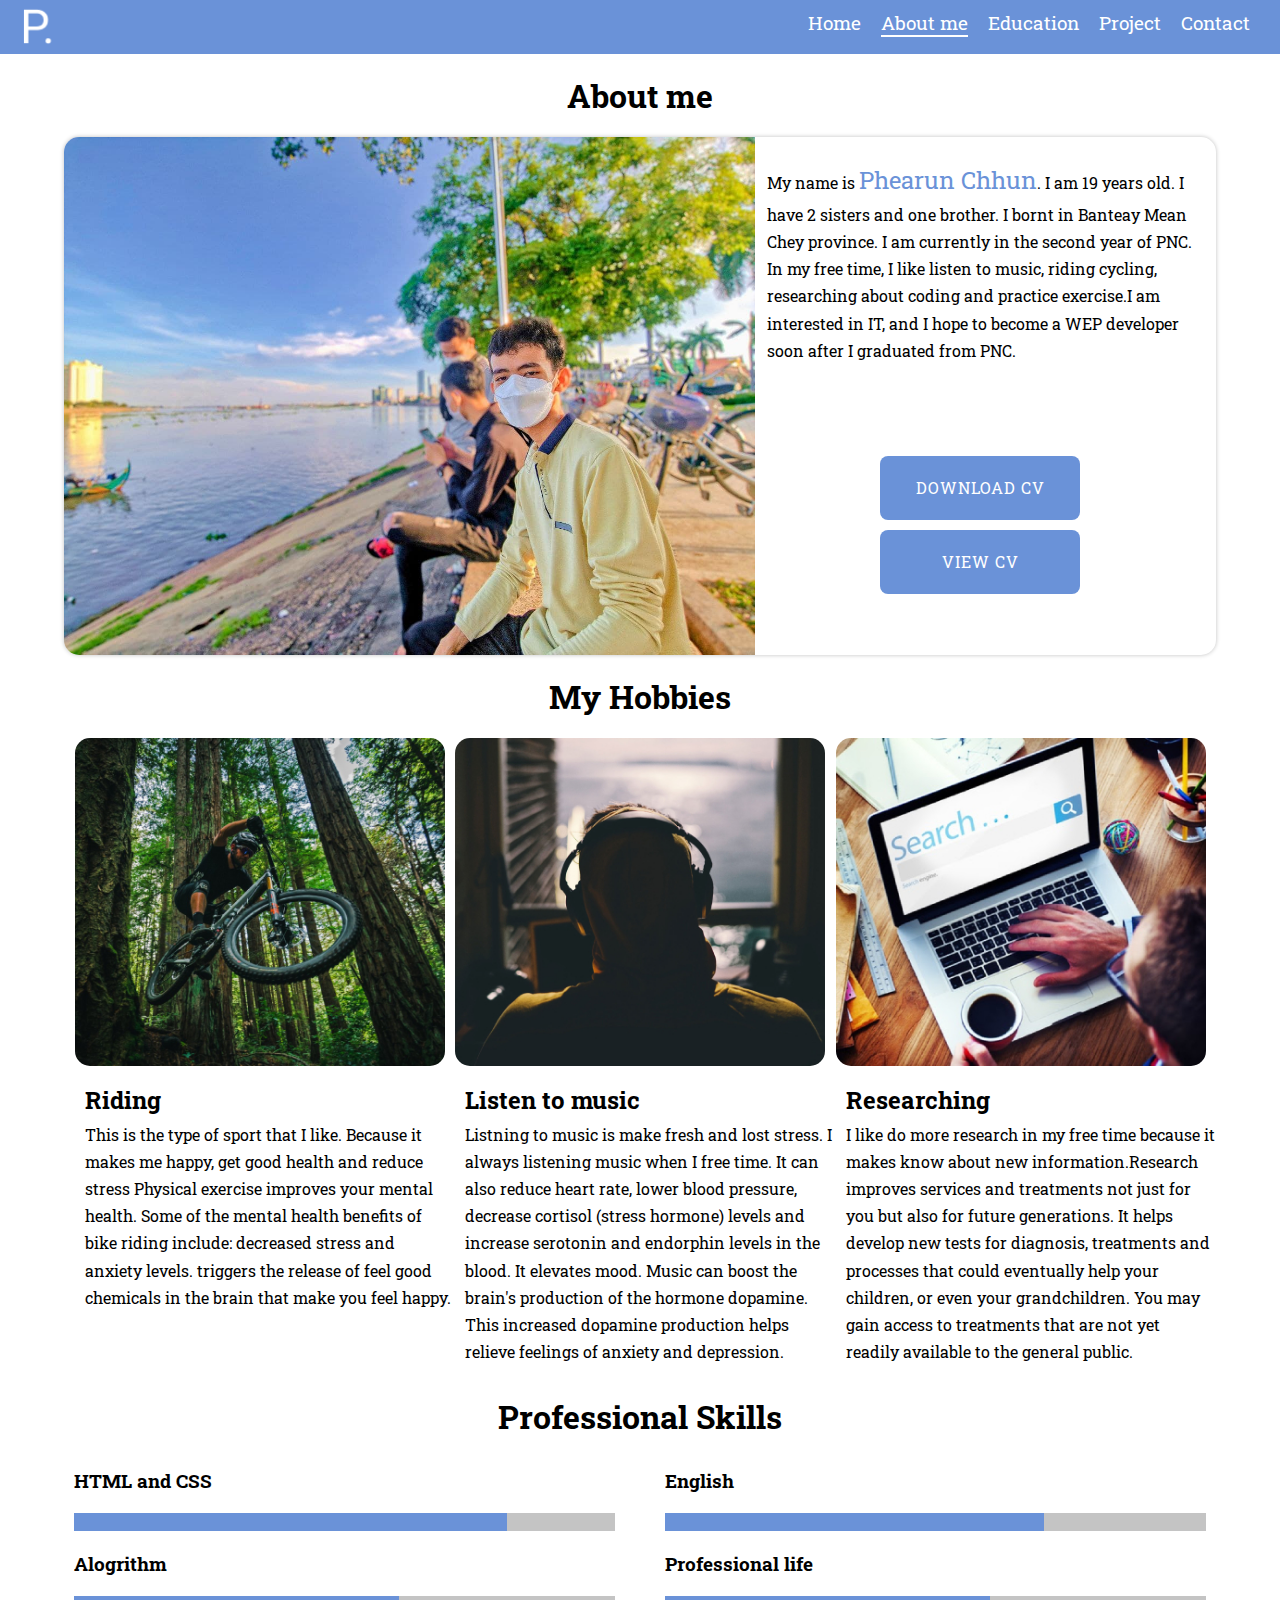
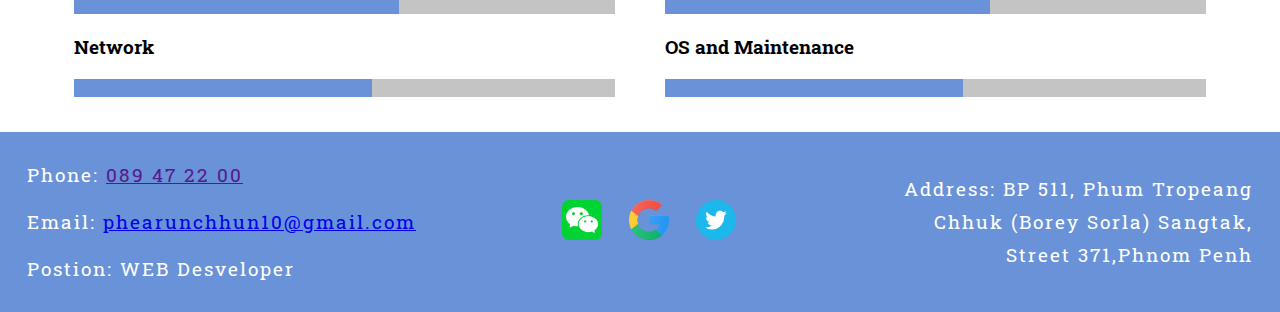
==== commit b4ae27b0: "add color" ====
--- a/page/about me.html
+++ b/page/about me.html
@@ -31,7 +31,7 @@
     <div class="information">
       <img src="../images/about me.jpg">
       <div class="text">
-        <p>My name is Phearun Chhun. I am 19 years old. I have 2 sisters and one brother. I bornt in Banteay Mean Chey province. I am currently
+        <p>My name is <strong>Phearun Chhun</strong>. I am 19 years old. I have 2 sisters and one brother. I bornt in Banteay Mean Chey province. I am currently
             in the second year of PNC. In my free time, I like listen to music, riding cycling, researching about coding and practice exercise.I am interested in IT, and I hope to become a WEP developer soon after I graduated from PNC.</p>
             <div class="btn">
               <a href="../file/CV-1.pdf" class="button" download="Completed"><span>DOWNLOAD CV</span> </a> 
--- a/css/styles.css
+++ b/css/styles.css
@@ -135,6 +135,11 @@
     width: 60%;
     border-radius: 15px 0 0 15px  ;
 }
+.information strong{
+    color: #6A92D8;
+    font-size: 1.5rem;
+    font-weight: normal;
+}
 .container .text{
     box-sizing: border-box;
     width:40%;
@@ -409,6 +414,9 @@
     .information .text{
         width: 100%;
     }
+    .information strong{
+        font-size: 1.3rem;
+    }
     /* container */
     .container .title span{
         font-weight: bold;
@@ -551,6 +559,9 @@
     .paragraph p{
         width: 85%;
     }
+    .information strong{
+        font-size: 1rem;
+    }
     /* button */
     .text .btn{
         text-align: center;
@@ -729,6 +740,9 @@
     .container-1 img{
         width: 350px;
     }
+    .information strong{
+        font-size: 1rem;
+    }
     /* card */
     .card-4{
         width: 105px;
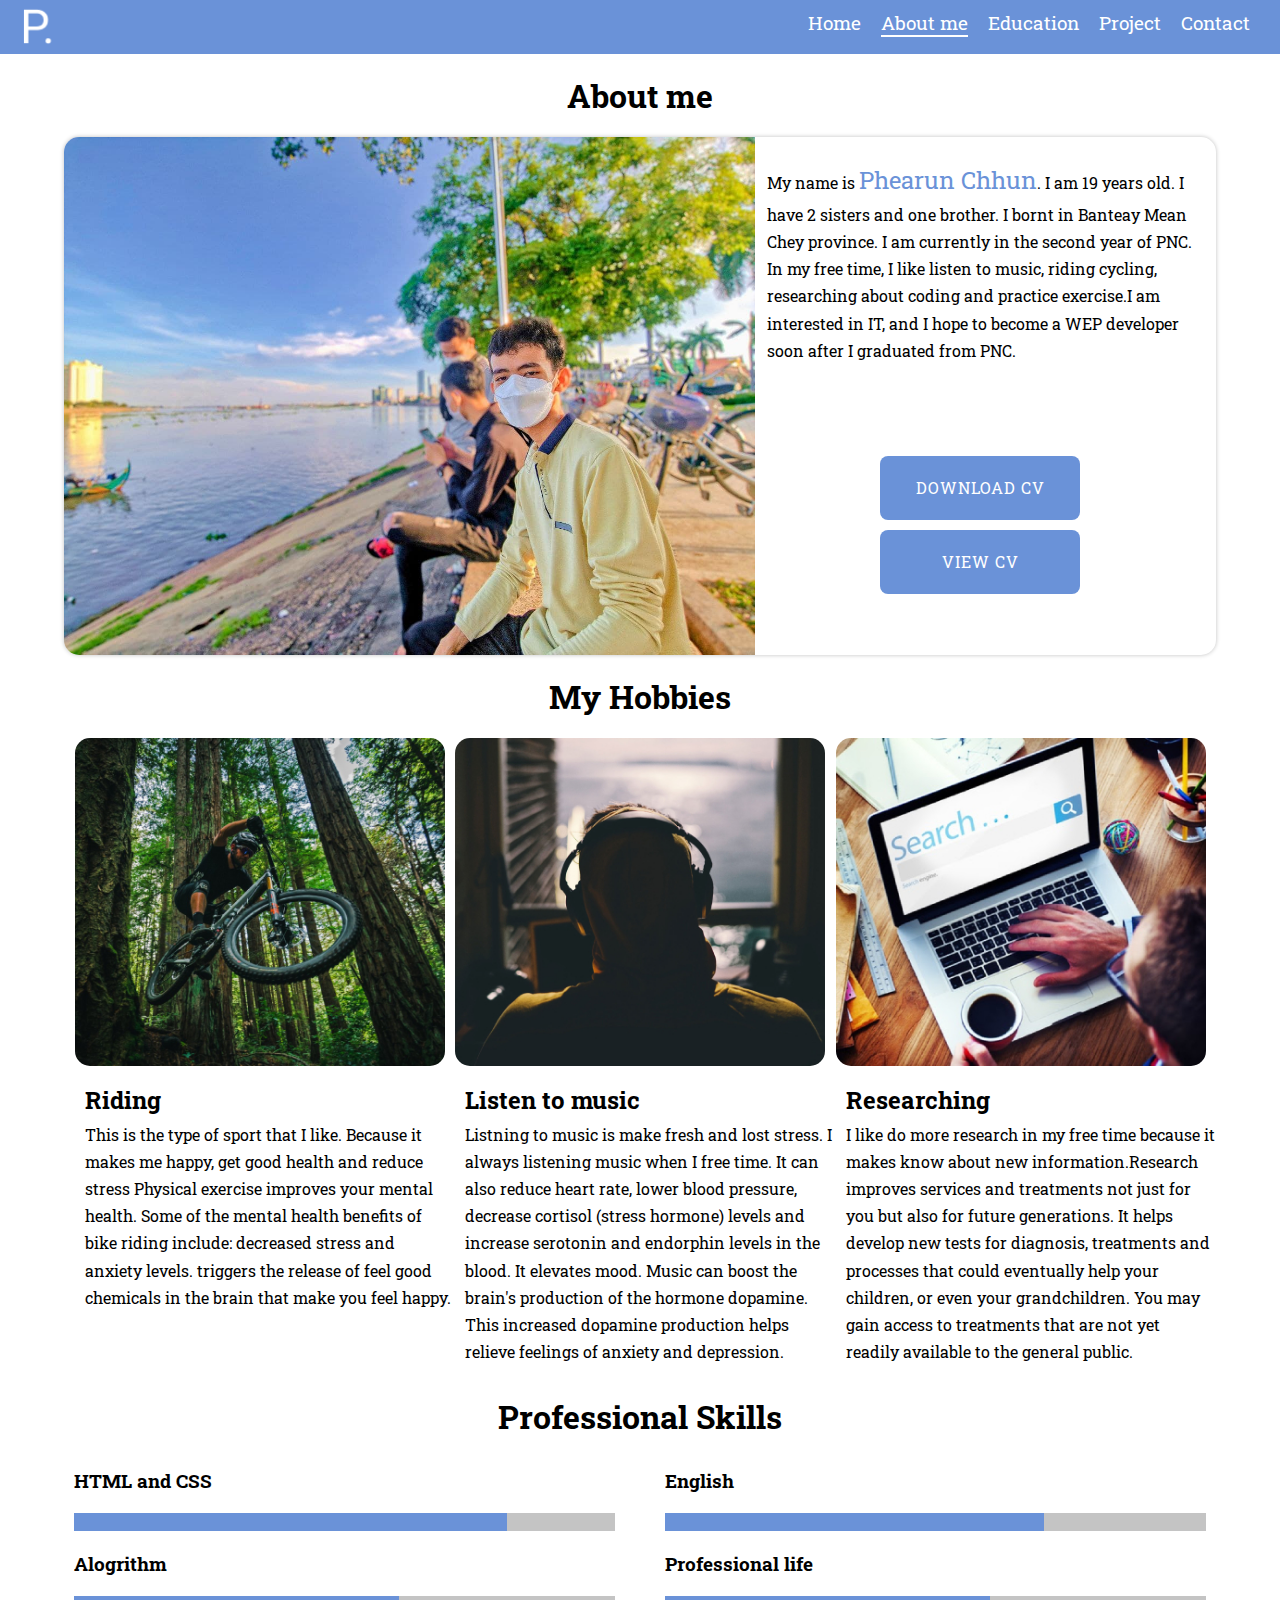
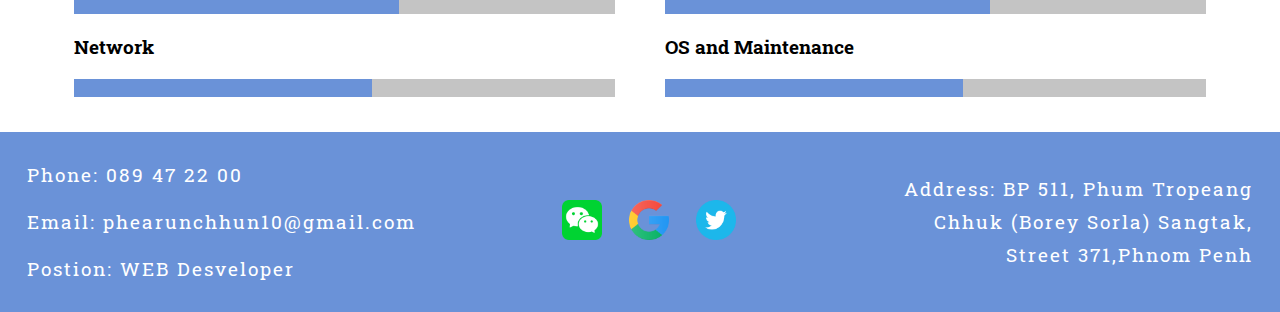
==== commit a65ad814: "update CV" ====
--- a/page/about me.html
+++ b/page/about me.html
@@ -34,8 +34,8 @@
         <p>My name is <strong>Phearun Chhun</strong>. I am 19 years old. I have 2 sisters and one brother. I bornt in Banteay Mean Chey province. I am currently
             in the second year of PNC. In my free time, I like listen to music, riding cycling, researching about coding and practice exercise.I am interested in IT, and I hope to become a WEP developer soon after I graduated from PNC.</p>
             <div class="btn">
-              <a href="../file/CV-1.pdf" class="button" download="Completed"><span>DOWNLOAD CV</span> </a> 
-              <a href="../file/CV-1.pdf" class="button"><span>VIEW CV</span> </a>            
+              <a href="../file/PhearunCV&CL.pdf" class="button" download="Completed"><span>DOWNLOAD CV</span> </a> 
+              <a href="../file/PhearunCV&CL.pdf" class="button"><span>VIEW CV</span> </a>            
             </div>
       </div>            
     </div>
--- a/css/styles.css
+++ b/css/styles.css
@@ -195,7 +195,6 @@
 }
 .container-1 .text .btn .button-1{
     font-size: 1rem;
-    margin-top: 5%;
 }
  .button:hover{
     background: #ffff;
@@ -358,6 +357,10 @@
     padding: 7px;
     width: 100%;
 }
+.side-right a{
+    color: #fff;
+    text-decoration: none;
+}
 .address{
     padding: 7px;
     width: 30%;
@@ -446,12 +449,9 @@
         justify-content: center;
         align-items: center;
     }
-    .container-1 .text .btn .button-1{
-        margin-bottom: 5%;
-    }
     .container-1 .text{
         width: 100%;
-        padding:0 20px 0 0;
+        padding:0 20px 20px 0;
         background: #FFFFFF;
         box-shadow: 0px 0px 4px rgba(0, 0, 0, 0.25);
         border-radius: 15px;        
@@ -591,9 +591,6 @@
         justify-content: center;
         align-items: center;
     }
-    .container-1 .text .btn .button-1{
-        margin-bottom: 2.5%;
-    }
     .container-1 img{
         width: 300px;
     }
